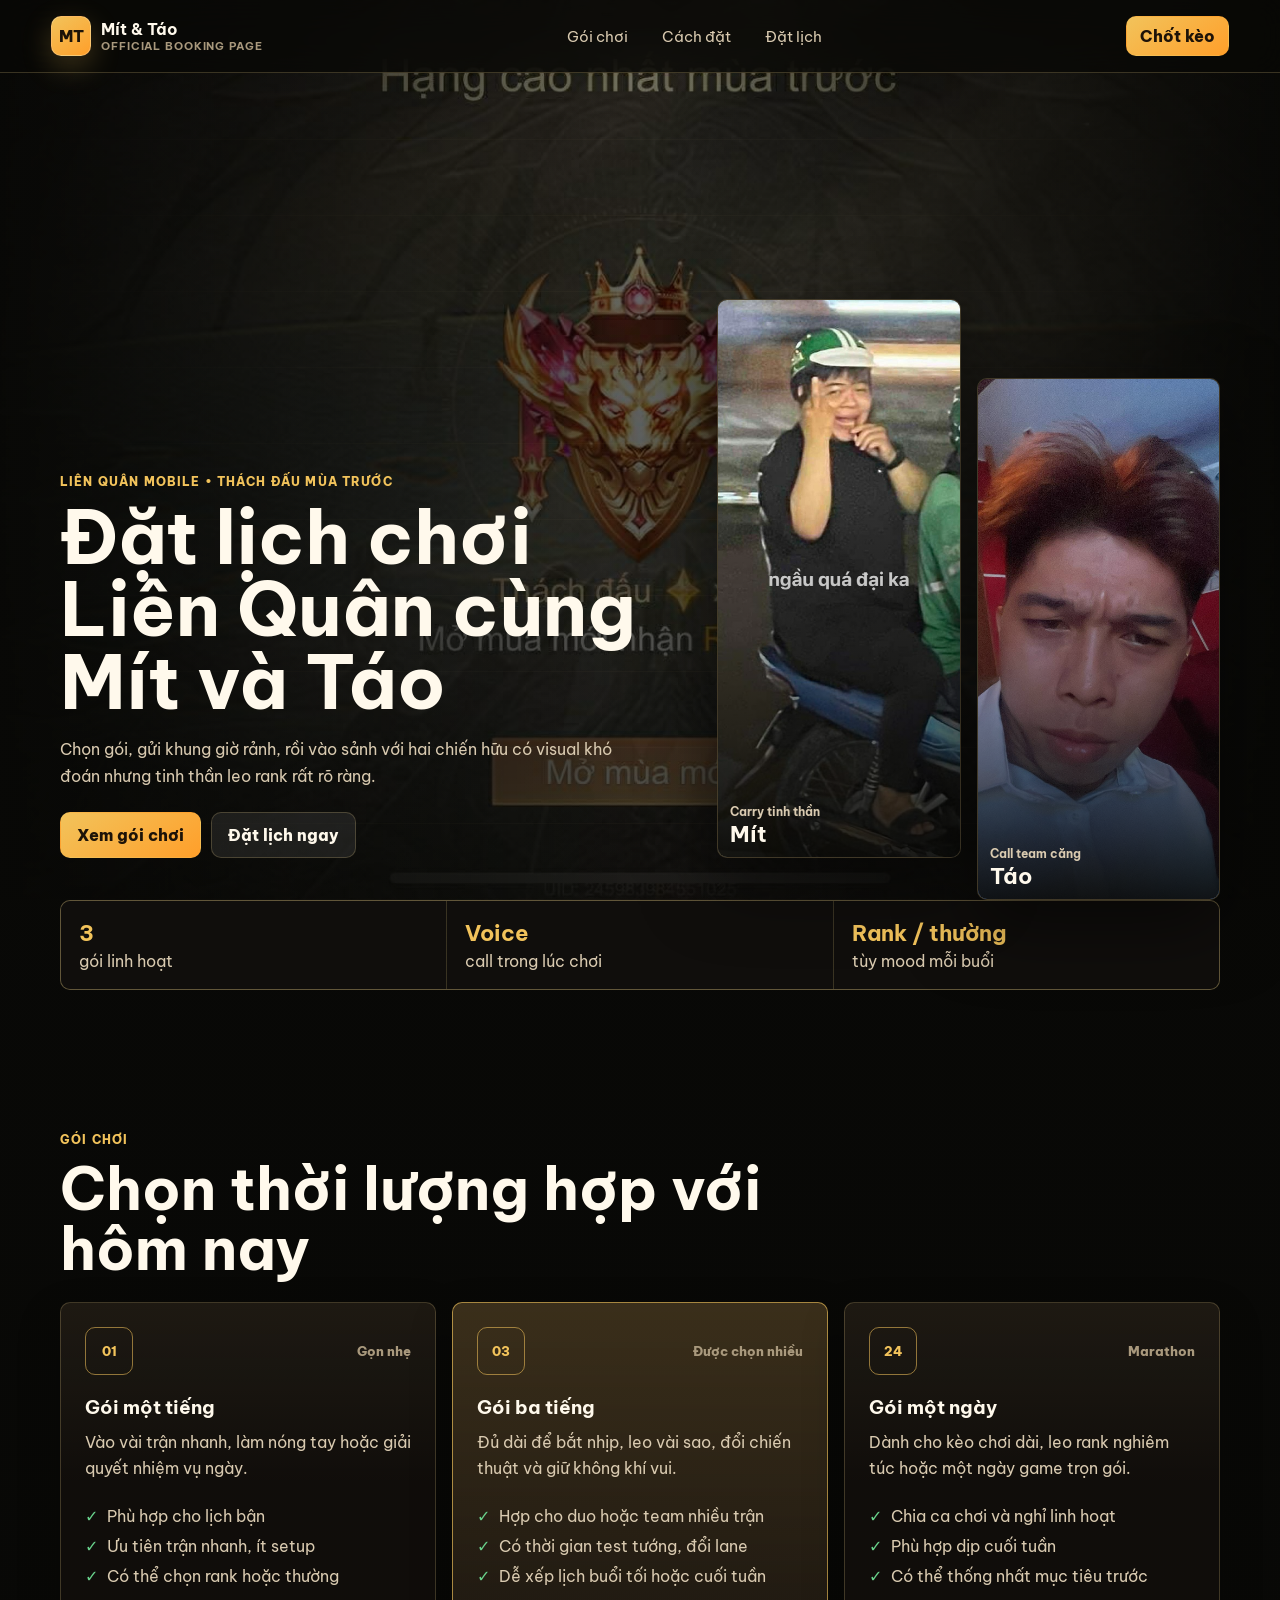
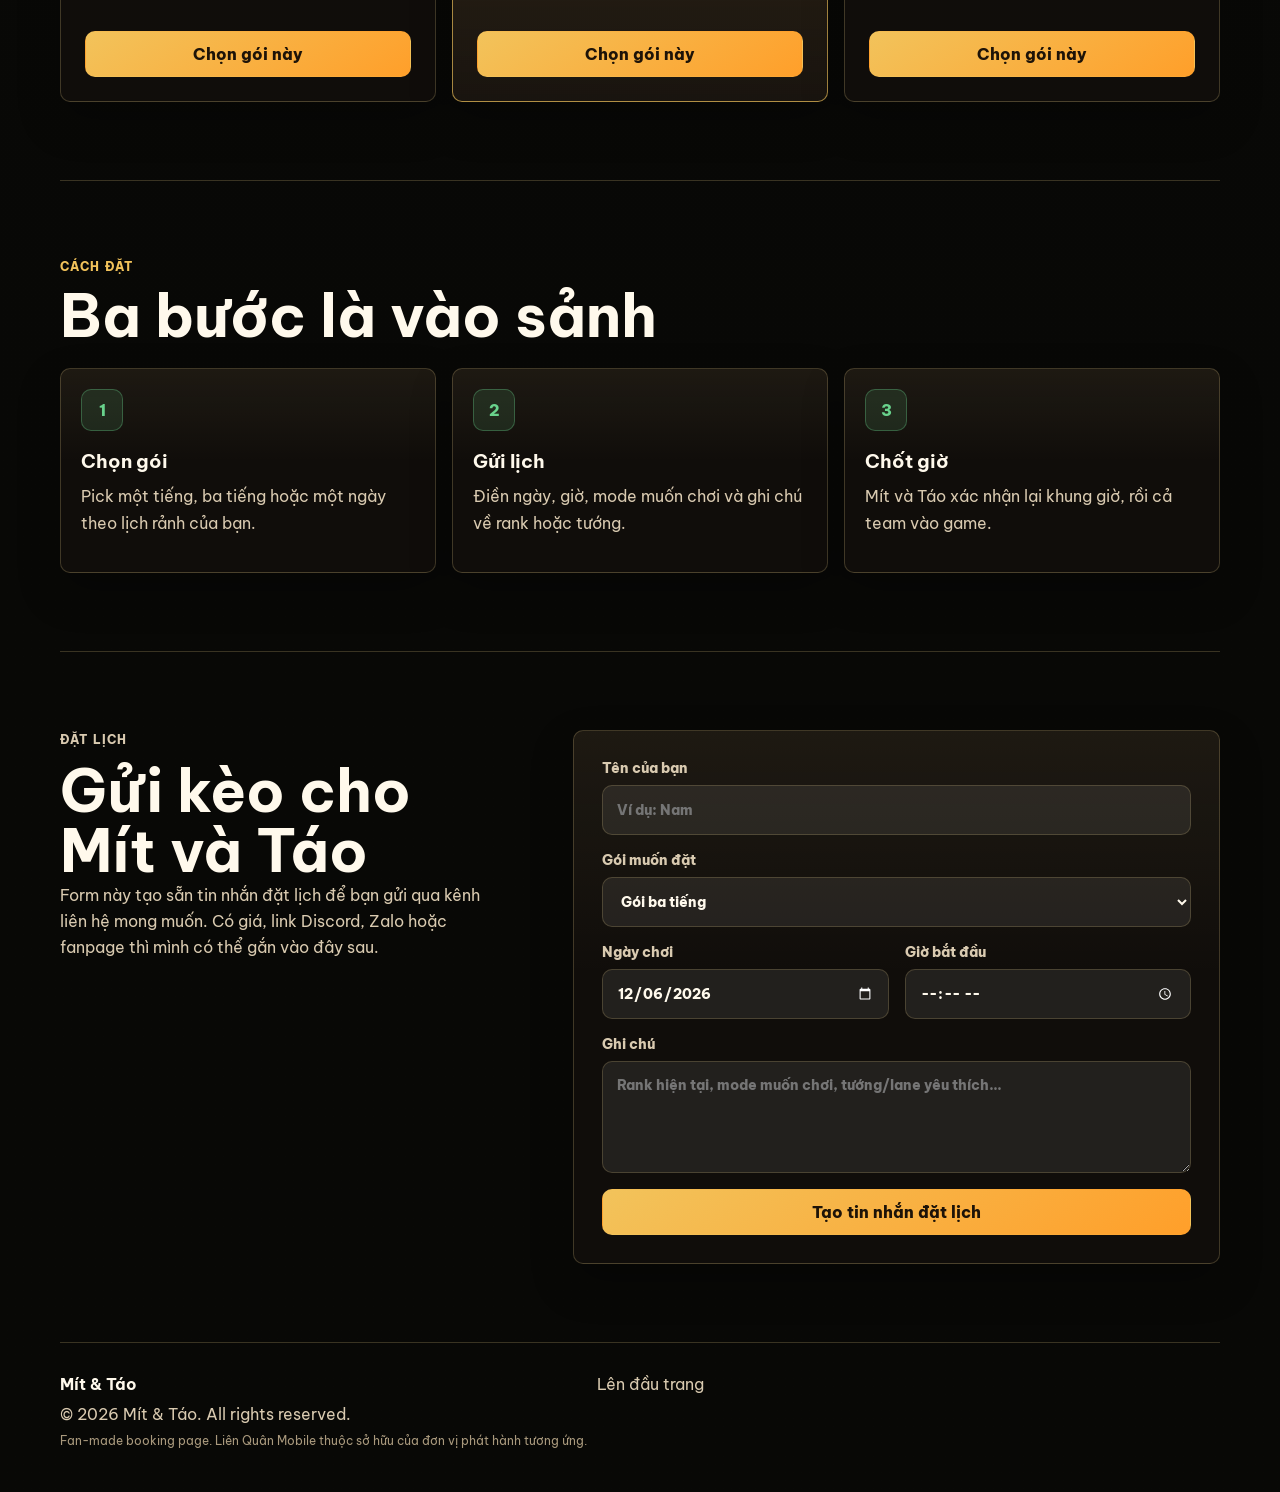
==== index.html @ 68ff18fd "Add files via upload" ====
<!DOCTYPE html>
<html lang="vi">
  <head>
    <meta charset="UTF-8" />
    <meta name="viewport" content="width=device-width, initial-scale=1.0" />
    <title>Đặt lịch Liên Quân cùng Mít & Táo</title>
    <meta
      name="description"
      content="Landing page đặt lịch chơi Liên Quân cùng Mít và Táo với các gói 1 tiếng, 3 tiếng và 1 ngày."
    />
    <link rel="preconnect" href="https://fonts.googleapis.com" />
    <link rel="preconnect" href="https://fonts.gstatic.com" crossorigin />
    <link
      href="https://fonts.googleapis.com/css2?family=Be+Vietnam+Pro:wght@400;500;600;700;800&display=swap"
      rel="stylesheet"
    />
    <link rel="stylesheet" href="./styles.css" />
  </head>
  <body>
    <header class="site-header">
      <a class="brand" href="#top" aria-label="Mít và Táo">
        <span class="brand-mark">MT</span>
        <span class="brand-copy">
          <strong>Mít & Táo</strong>
          <small>Official booking page</small>
        </span>
      </a>
      <nav class="nav-links" aria-label="Điều hướng chính">
        <a href="#packages">Gói chơi</a>
        <a href="#flow">Cách đặt</a>
        <a href="#booking">Đặt lịch</a>
      </nav>
      <a class="header-cta" href="#booking">Chốt kèo</a>
    </header>

    <main id="top">
      <section class="hero-section">
        <div class="hero-content">
          <p class="eyebrow">Liên Quân Mobile • Thách đấu mùa trước</p>
          <h1>Đặt lịch chơi Liên Quân cùng Mít và Táo</h1>
          <p class="hero-copy">
            Chọn gói, gửi khung giờ rảnh, rồi vào sảnh với hai chiến hữu có visual
            khó đoán nhưng tinh thần leo rank rất rõ ràng.
          </p>
          <div class="hero-actions">
            <a class="primary-button" href="#packages">Xem gói chơi</a>
            <a class="secondary-button" href="#booking">Đặt lịch ngay</a>
          </div>
        </div>

        <div class="duo-showcase" aria-label="Mít và Táo">
          <article class="player-card player-card-mit">
            <img src="./Mít.jpg" alt="Mít" />
            <div>
              <span>Carry tinh thần</span>
              <strong>Mít</strong>
            </div>
          </article>
          <article class="player-card player-card-tao">
            <img src="./Táo.jpg" alt="Táo" />
            <div>
              <span>Call team căng</span>
              <strong>Táo</strong>
            </div>
          </article>
        </div>
      </section>

      <section class="stats-strip" aria-label="Điểm nổi bật">
        <div>
          <strong>3</strong>
          <span>gói linh hoạt</span>
        </div>
        <div>
          <strong>Voice</strong>
          <span>call trong lúc chơi</span>
        </div>
        <div>
          <strong>Rank / thường</strong>
          <span>tùy mood mỗi buổi</span>
        </div>
      </section>

      <section id="packages" class="section-block">
        <div class="section-heading">
          <p class="eyebrow">Gói chơi</p>
          <h2>Chọn thời lượng hợp với hôm nay</h2>
        </div>

        <div class="package-grid">
          <article class="package-card">
            <div class="package-top">
              <span class="package-icon">01</span>
              <p>Gọn nhẹ</p>
            </div>
            <h3>Gói một tiếng</h3>
            <p class="package-desc">
              Vào vài trận nhanh, làm nóng tay hoặc giải quyết nhiệm vụ ngày.
            </p>
            <ul>
              <li>Phù hợp cho lịch bận</li>
              <li>Ưu tiên trận nhanh, ít setup</li>
              <li>Có thể chọn rank hoặc thường</li>
            </ul>
            <a class="package-button" href="#booking" data-package="Gói một tiếng">
              Chọn gói này
            </a>
          </article>

          <article class="package-card featured">
            <div class="package-top">
              <span class="package-icon">03</span>
              <p>Được chọn nhiều</p>
            </div>
            <h3>Gói ba tiếng</h3>
            <p class="package-desc">
              Đủ dài để bắt nhịp, leo vài sao, đổi chiến thuật và giữ không khí vui.
            </p>
            <ul>
              <li>Hợp cho duo hoặc team nhiều trận</li>
              <li>Có thời gian test tướng, đổi lane</li>
              <li>Dễ xếp lịch buổi tối hoặc cuối tuần</li>
            </ul>
            <a class="package-button" href="#booking" data-package="Gói ba tiếng">
              Chọn gói này
            </a>
          </article>

          <article class="package-card">
            <div class="package-top">
              <span class="package-icon">24</span>
              <p>Marathon</p>
            </div>
            <h3>Gói một ngày</h3>
            <p class="package-desc">
              Dành cho kèo chơi dài, leo rank nghiêm túc hoặc một ngày game trọn gói.
            </p>
            <ul>
              <li>Chia ca chơi và nghỉ linh hoạt</li>
              <li>Phù hợp dịp cuối tuần</li>
              <li>Có thể thống nhất mục tiêu trước</li>
            </ul>
            <a class="package-button" href="#booking" data-package="Gói một ngày">
              Chọn gói này
            </a>
          </article>
        </div>
      </section>

      <section id="flow" class="section-block flow-section">
        <div class="section-heading">
          <p class="eyebrow">Cách đặt</p>
          <h2>Ba bước là vào sảnh</h2>
        </div>
        <div class="flow-grid">
          <article>
            <span>1</span>
            <h3>Chọn gói</h3>
            <p>Pick một tiếng, ba tiếng hoặc một ngày theo lịch rảnh của bạn.</p>
          </article>
          <article>
            <span>2</span>
            <h3>Gửi lịch</h3>
            <p>Điền ngày, giờ, mode muốn chơi và ghi chú về rank hoặc tướng.</p>
          </article>
          <article>
            <span>3</span>
            <h3>Chốt giờ</h3>
            <p>Mít và Táo xác nhận lại khung giờ, rồi cả team vào game.</p>
          </article>
        </div>
      </section>

      <section id="booking" class="booking-section">
        <div class="booking-copy">
          <p class="eyebrow">Đặt lịch</p>
          <h2>Gửi kèo cho Mít và Táo</h2>
          <p>
            Form này tạo sẵn tin nhắn đặt lịch để bạn gửi qua kênh liên hệ mong muốn.
            Có giá, link Discord, Zalo hoặc fanpage thì mình có thể gắn vào đây sau.
          </p>
        </div>

        <form class="booking-form" id="bookingForm">
          <label>
            Tên của bạn
            <input id="playerName" name="playerName" type="text" placeholder="Ví dụ: Nam" />
          </label>
          <label>
            Gói muốn đặt
            <select id="packageSelect" name="packageSelect">
              <option>Gói một tiếng</option>
              <option selected>Gói ba tiếng</option>
              <option>Gói một ngày</option>
            </select>
          </label>
          <div class="form-row">
            <label>
              Ngày chơi
              <input id="playDate" name="playDate" type="date" />
            </label>
            <label>
              Giờ bắt đầu
              <input id="playTime" name="playTime" type="time" />
            </label>
          </div>
          <label>
            Ghi chú
            <textarea
              id="note"
              name="note"
              rows="4"
              placeholder="Rank hiện tại, mode muốn chơi, tướng/lane yêu thích..."
            ></textarea>
          </label>
          <button class="primary-button full-button" type="submit">Tạo tin nhắn đặt lịch</button>
          <output id="bookingMessage" class="booking-message" aria-live="polite"></output>
        </form>
      </section>
    </main>

    <footer class="site-footer">
      <div>
        <strong>Mít & Táo</strong>
        <p>© 2026 Mít & Táo. All rights reserved.</p>
        <small>Fan-made booking page. Liên Quân Mobile thuộc sở hữu của đơn vị phát hành tương ứng.</small>
      </div>
      <a href="#top">Lên đầu trang</a>
    </footer>

    <script src="./app.js"></script>
  </body>
</html>
---- styles.css ----
:root {
  color-scheme: dark;
  --bg: #090907;
  --surface: rgba(18, 15, 12, 0.84);
  --surface-strong: rgba(25, 20, 15, 0.94);
  --line: rgba(255, 226, 151, 0.2);
  --text: #fff9ec;
  --muted: #d9cab0;
  --soft: #a9997d;
  --gold: #f2c35b;
  --gold-strong: #ff9f2a;
  --red: #d94538;
  --green: #69d28c;
  --shadow: 0 24px 72px rgba(0, 0, 0, 0.5);
  --radius: 10px;
}

* {
  box-sizing: border-box;
}

html {
  scroll-behavior: smooth;
}

body {
  margin: 0;
  min-height: 100vh;
  font-family: "Be Vietnam Pro", system-ui, sans-serif;
  color: var(--text);
  background:
    linear-gradient(180deg, rgba(8, 8, 6, 0.5), rgba(8, 8, 6, 0.98) 58%),
    url("./Ảnh nền liên quân.jpg") center top / auto 58vh no-repeat,
    var(--bg);
}

body::before {
  position: fixed;
  inset: 0;
  z-index: -1;
  content: "";
  background:
    linear-gradient(90deg, rgba(8, 8, 6, 0.98), rgba(8, 8, 6, 0.38), rgba(8, 8, 6, 0.98)),
    repeating-linear-gradient(
      0deg,
      rgba(255, 226, 151, 0.045) 0,
      rgba(255, 226, 151, 0.045) 1px,
      transparent 1px,
      transparent 76px
    );
  pointer-events: none;
}

a {
  color: inherit;
  text-decoration: none;
}

button,
input,
select,
textarea {
  font: inherit;
}

.site-header {
  position: sticky;
  top: 0;
  z-index: 10;
  display: flex;
  align-items: center;
  justify-content: space-between;
  gap: 12px;
  padding: 12px 14px;
  border-bottom: 1px solid var(--line);
  background: rgba(8, 8, 6, 0.76);
  backdrop-filter: blur(18px);
}

.brand,
.hero-actions,
.package-top,
.form-row,
.site-footer {
  display: flex;
  align-items: center;
}

.brand {
  gap: 10px;
  min-width: 0;
  font-weight: 800;
}

.brand-copy {
  display: grid;
  min-width: 0;
}

.brand-copy strong {
  overflow: hidden;
  text-overflow: ellipsis;
  white-space: nowrap;
}

.brand-copy small {
  display: none;
  color: var(--soft);
  font-size: 0.68rem;
  font-weight: 700;
  letter-spacing: 0.08em;
  text-transform: uppercase;
}

.brand-mark {
  display: grid;
  flex: 0 0 auto;
  place-items: center;
  width: 40px;
  height: 40px;
  border: 1px solid rgba(255, 255, 255, 0.22);
  border-radius: var(--radius);
  background: linear-gradient(145deg, var(--gold), var(--gold-strong));
  color: #1c1207;
  box-shadow: 0 10px 30px rgba(242, 195, 91, 0.24);
}

.nav-links {
  display: none;
}

.header-cta,
.primary-button,
.secondary-button,
.package-button {
  display: inline-flex;
  align-items: center;
  justify-content: center;
  min-height: 46px;
  padding: 0 16px;
  border: 1px solid transparent;
  border-radius: var(--radius);
  font-weight: 800;
  text-align: center;
  cursor: pointer;
  transition:
    transform 160ms ease,
    border-color 160ms ease,
    background 160ms ease;
}

.header-cta,
.primary-button,
.package-button {
  background: linear-gradient(145deg, var(--gold), var(--gold-strong));
  color: #1d1308;
}

.header-cta {
  min-height: 40px;
  padding: 0 13px;
  white-space: nowrap;
}

.secondary-button {
  border-color: var(--line);
  background: rgba(255, 255, 255, 0.08);
  color: var(--text);
}

.header-cta:hover,
.primary-button:hover,
.secondary-button:hover,
.package-button:hover {
  transform: translateY(-2px);
}

main {
  width: min(1160px, calc(100% - 28px));
  margin: 0 auto;
}

.hero-section {
  display: grid;
  gap: 26px;
  min-height: calc(100svh - 65px);
  padding: 38px 0 28px;
}

.hero-content {
  display: grid;
  align-content: end;
  min-height: 34svh;
}

.eyebrow {
  margin: 0 0 12px;
  color: var(--gold);
  font-size: 0.72rem;
  font-weight: 800;
  letter-spacing: 0.1em;
  text-transform: uppercase;
}

h1,
h2,
h3,
p {
  margin-top: 0;
}

h1 {
  max-width: 780px;
  margin-bottom: 18px;
  font-size: clamp(2.35rem, 13vw, 4.6rem);
  line-height: 0.98;
  letter-spacing: 0;
}

h2 {
  margin-bottom: 0;
  font-size: clamp(1.9rem, 9vw, 3.7rem);
  line-height: 1.02;
  letter-spacing: 0;
}

h3 {
  margin-bottom: 10px;
  font-size: 1.16rem;
}

.hero-copy {
  max-width: 680px;
  margin-bottom: 22px;
  color: var(--muted);
  font-size: 1rem;
  line-height: 1.7;
}

.hero-actions {
  display: grid;
  grid-template-columns: 1fr;
  gap: 10px;
}

.duo-showcase {
  display: grid;
  grid-template-columns: 1fr 1fr;
  gap: 10px;
  align-items: end;
}

.player-card {
  position: relative;
  min-height: 260px;
  overflow: hidden;
  border: 1px solid var(--line);
  border-radius: var(--radius);
  background: var(--surface);
  box-shadow: var(--shadow);
}

.player-card::after {
  position: absolute;
  inset: 0;
  content: "";
  background: linear-gradient(180deg, transparent 36%, rgba(8, 8, 6, 0.92));
}

.player-card img {
  width: 100%;
  height: 100%;
  min-height: 260px;
  object-fit: cover;
  display: block;
}

.player-card-mit img {
  object-position: 48% 26%;
}

.player-card-tao img {
  object-position: 52% 10%;
}

.player-card div {
  position: absolute;
  right: 12px;
  bottom: 12px;
  left: 12px;
  z-index: 1;
}

.player-card span,
.player-card strong {
  display: block;
}

.player-card span {
  margin-bottom: 4px;
  color: var(--muted);
  font-size: 0.78rem;
  font-weight: 700;
}

.player-card strong {
  font-size: 1.4rem;
  line-height: 1;
}

.stats-strip {
  display: grid;
  grid-template-columns: 1fr;
  gap: 1px;
  margin-bottom: 28px;
  overflow: hidden;
  border: 1px solid var(--line);
  border-radius: var(--radius);
  background: var(--line);
}

.stats-strip div {
  padding: 18px;
  background: rgba(13, 12, 10, 0.9);
}

.stats-strip strong,
.stats-strip span {
  display: block;
}

.stats-strip strong {
  margin-bottom: 4px;
  color: var(--gold);
  font-size: 1.35rem;
}

.stats-strip span {
  color: var(--muted);
}

.section-block {
  padding: 46px 0;
}

.section-heading {
  max-width: 720px;
  margin-bottom: 22px;
}

.package-grid,
.flow-grid {
  display: grid;
  grid-template-columns: 1fr;
  gap: 12px;
}

.package-card,
.flow-grid article,
.booking-form {
  border: 1px solid var(--line);
  border-radius: var(--radius);
  background:
    linear-gradient(180deg, rgba(255, 226, 151, 0.06), transparent 46%),
    var(--surface);
  box-shadow: 0 18px 42px rgba(0, 0, 0, 0.26);
}

.package-card {
  display: flex;
  flex-direction: column;
  min-height: 0;
  padding: 20px;
}

.package-card.featured {
  border-color: rgba(242, 195, 91, 0.65);
  background:
    linear-gradient(180deg, rgba(242, 195, 91, 0.16), rgba(25, 20, 15, 0.95)),
    var(--surface-strong);
}

.package-top {
  justify-content: space-between;
  gap: 12px;
  margin-bottom: 20px;
  color: var(--soft);
  font-size: 0.82rem;
  font-weight: 800;
}

.package-top p {
  margin-bottom: 0;
}

.package-icon {
  display: grid;
  place-items: center;
  width: 48px;
  height: 48px;
  border: 1px solid rgba(242, 195, 91, 0.56);
  border-radius: var(--radius);
  color: var(--gold);
}

.package-desc,
.flow-grid p,
.booking-copy p,
.site-footer {
  color: var(--muted);
  line-height: 1.65;
}

.package-card ul {
  display: grid;
  gap: 10px;
  margin: 8px 0 22px;
  padding: 0;
  list-style: none;
  color: var(--muted);
}

.package-card li {
  position: relative;
  padding-left: 22px;
}

.package-card li::before {
  position: absolute;
  left: 0;
  color: var(--green);
  content: "✓";
}

.package-button {
  width: 100%;
  margin-top: auto;
}

.flow-section {
  border-top: 1px solid var(--line);
  border-bottom: 1px solid var(--line);
}

.flow-grid article {
  padding: 20px;
}

.flow-grid span {
  display: grid;
  place-items: center;
  width: 42px;
  height: 42px;
  margin-bottom: 18px;
  border: 1px solid rgba(105, 210, 140, 0.32);
  border-radius: var(--radius);
  background: rgba(105, 210, 140, 0.12);
  color: var(--green);
  font-weight: 800;
}

.booking-section {
  display: grid;
  gap: 22px;
  padding: 46px 0;
}

.booking-form {
  display: grid;
  gap: 16px;
  padding: 18px;
}

.booking-form label {
  display: grid;
  gap: 8px;
  color: var(--muted);
  font-size: 0.88rem;
  font-weight: 800;
}

.form-row {
  align-items: stretch;
  flex-direction: column;
  gap: 16px;
}

input,
select,
textarea {
  width: 100%;
  border: 1px solid rgba(255, 226, 151, 0.18);
  border-radius: var(--radius);
  background: rgba(255, 255, 255, 0.08);
  color: var(--text);
  outline: none;
}

input,
select {
  min-height: 50px;
  padding: 0 14px;
}

textarea {
  min-height: 112px;
  resize: vertical;
  padding: 14px;
}

select option {
  color: #1d1308;
}

input:focus,
select:focus,
textarea:focus {
  border-color: var(--gold);
  box-shadow: 0 0 0 3px rgba(242, 195, 91, 0.14);
}

.full-button {
  width: 100%;
}

.booking-message {
  display: none;
  padding: 14px;
  border: 1px solid rgba(105, 210, 140, 0.38);
  border-radius: var(--radius);
  background: rgba(105, 210, 140, 0.12);
  color: var(--text);
  line-height: 1.65;
  white-space: pre-wrap;
}

.booking-message.is-visible {
  display: block;
}

.site-footer {
  flex-direction: column;
  align-items: stretch;
  gap: 10px;
  width: min(1160px, calc(100% - 28px));
  margin: 0 auto;
  padding: 28px 0 42px;
  border-top: 1px solid var(--line);
}

.site-footer p {
  margin: 4px 0;
}

.site-footer strong {
  display: block;
  color: var(--text);
}

.site-footer small {
  display: block;
  color: var(--soft);
  font-size: 0.78rem;
  line-height: 1.5;
}

@media (min-width: 640px) {
  body {
    background:
      linear-gradient(180deg, rgba(8, 8, 6, 0.28), rgba(8, 8, 6, 0.98) 68%),
      url("./Ảnh nền liên quân.jpg") center top / cover no-repeat fixed,
      var(--bg);
  }

  .hero-actions {
    display: flex;
    flex-wrap: wrap;
  }

  .stats-strip {
    grid-template-columns: repeat(3, 1fr);
  }

  .form-row,
  .site-footer {
    flex-direction: row;
  }

  .form-row label {
    flex: 1;
  }
}

@media (min-width: 920px) {
  .site-header {
    padding: 16px clamp(24px, 4vw, 64px);
  }

  .nav-links {
    display: flex;
    align-items: center;
    gap: clamp(14px, 3vw, 34px);
    color: var(--muted);
    font-size: 0.92rem;
  }

  .nav-links a:hover {
    color: var(--text);
  }

  .brand-copy small {
    display: block;
  }

  .hero-section {
    grid-template-columns: minmax(0, 0.92fr) minmax(390px, 0.78fr);
    gap: clamp(28px, 5vw, 70px);
    min-height: calc(100vh - 73px);
    padding: 70px 0 42px;
  }

  .hero-content {
    min-height: 0;
  }

  .duo-showcase {
    gap: 16px;
  }

  .player-card {
    min-height: 520px;
  }

  .player-card-tao {
    transform: translateY(42px);
  }

  .player-card img {
    min-height: 520px;
  }

  .stats-strip {
    margin-bottom: 64px;
  }

  .section-block {
    padding: 78px 0;
  }

  .package-grid,
  .flow-grid {
    grid-template-columns: repeat(3, 1fr);
    gap: 16px;
  }

  .package-card {
    min-height: 400px;
    padding: 24px;
  }

  .booking-section {
    grid-template-columns: 0.82fr 1.18fr;
    gap: clamp(28px, 5vw, 64px);
    align-items: start;
    padding: 78px 0;
  }

  .booking-copy {
    position: sticky;
    top: 104px;
  }

  .booking-form {
    padding: 28px;
  }
}
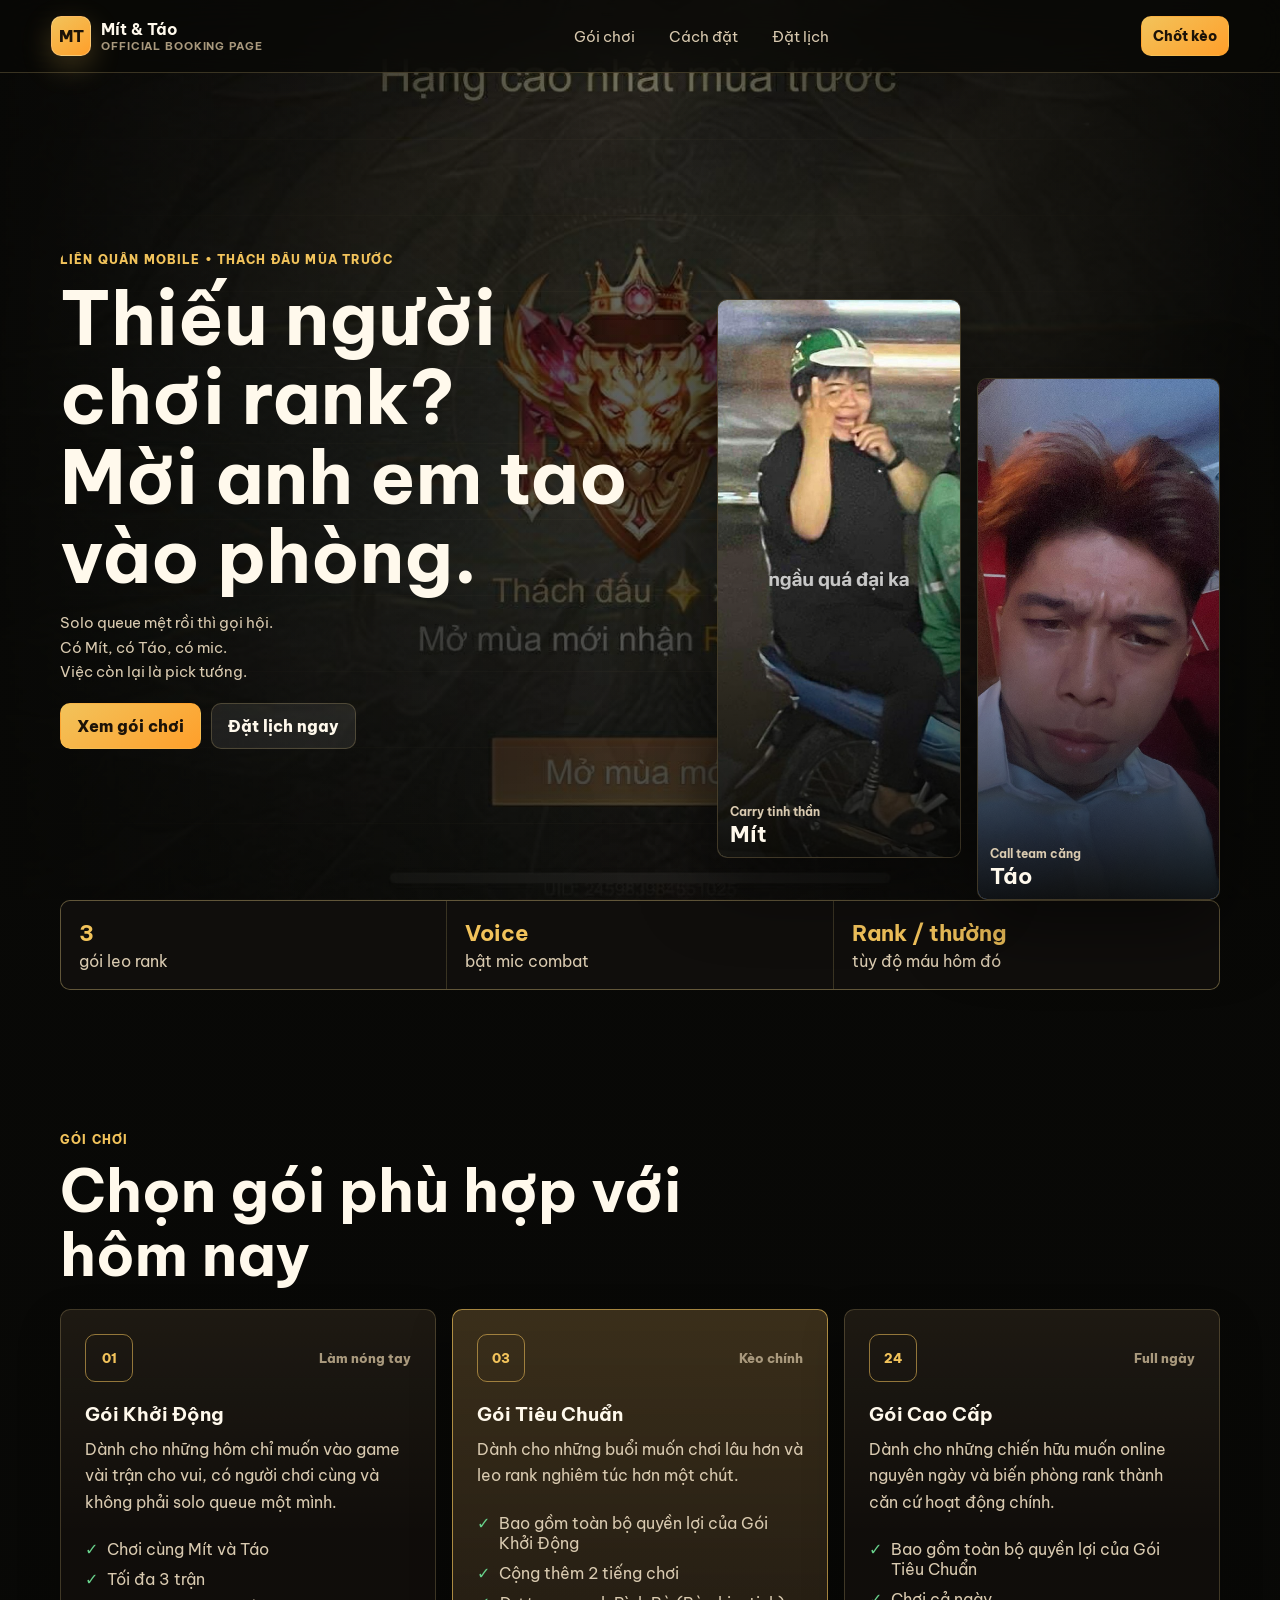
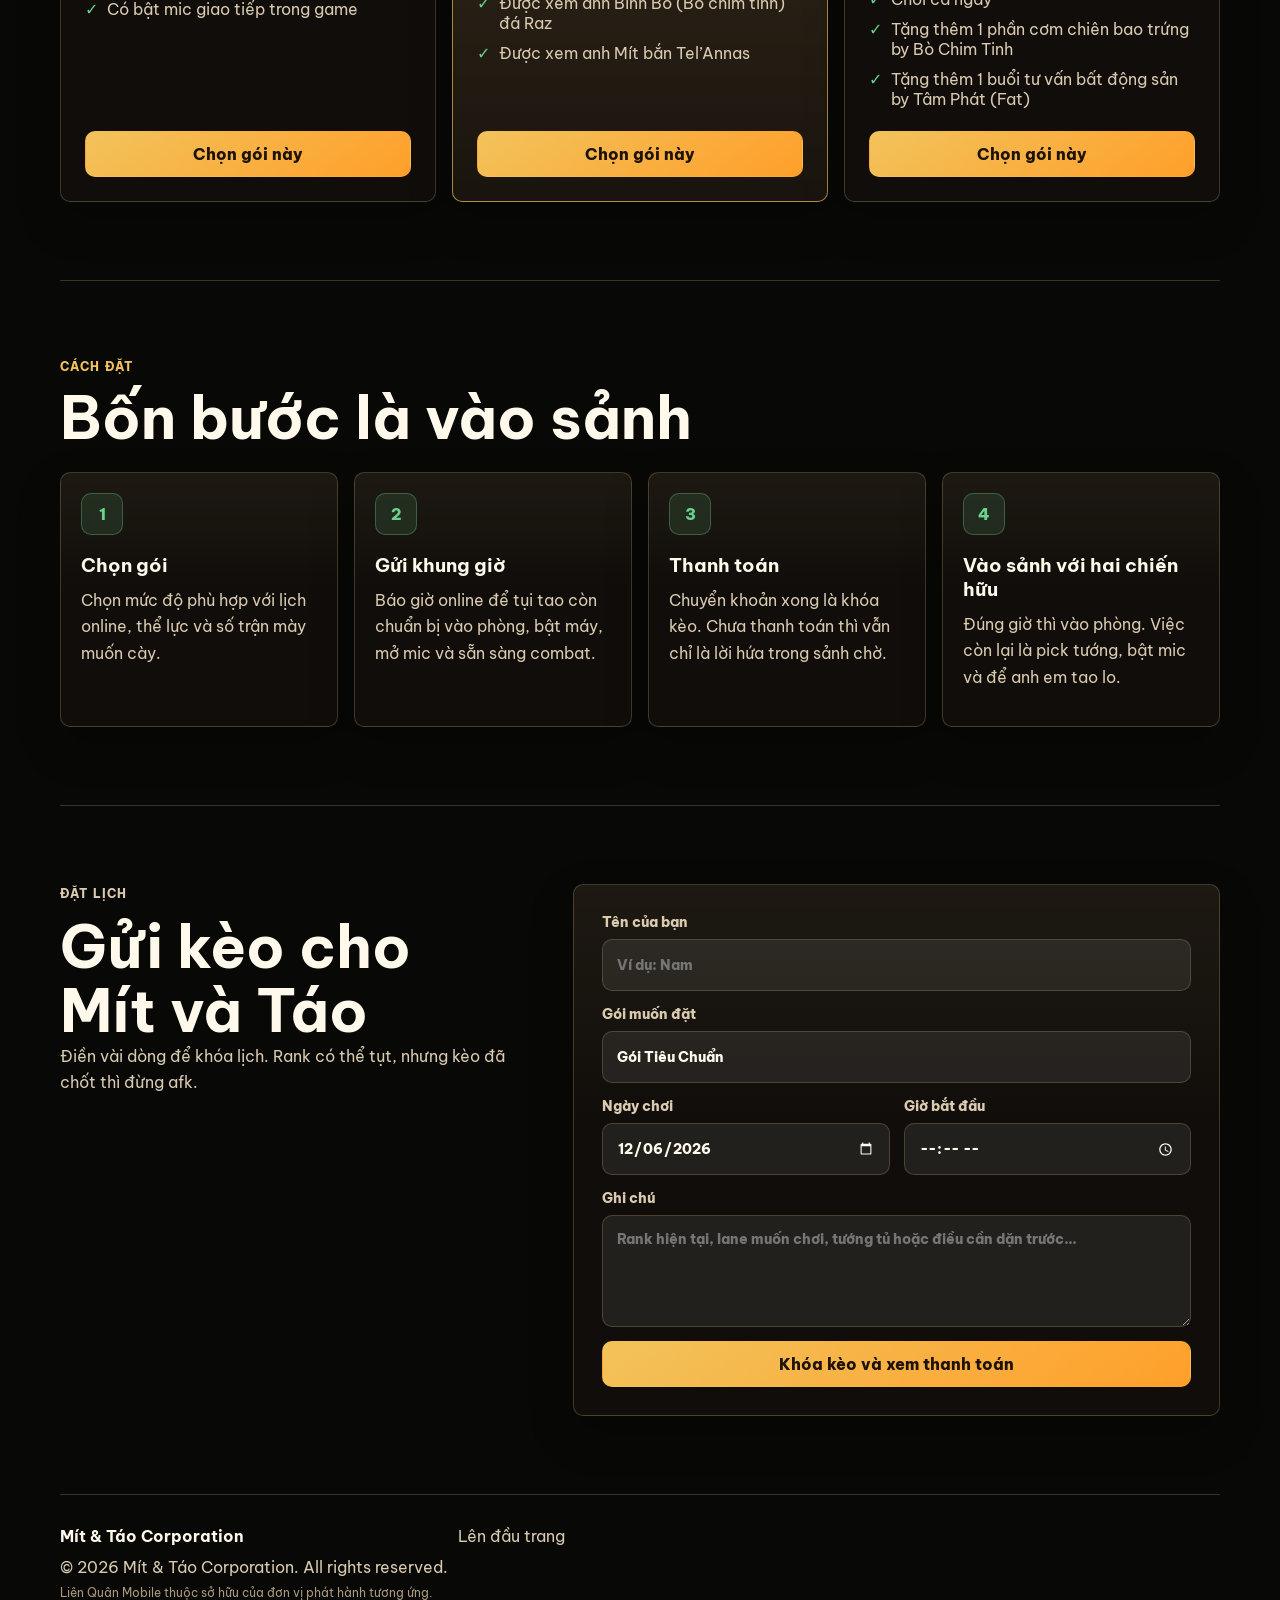
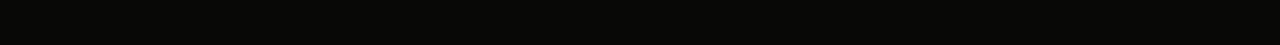
==== commit 833d80b9: "Add files via upload" ====
--- a/index.html
+++ b/index.html
@@ -36,15 +36,23 @@
     <main id="top">
       <section class="hero-section">
         <div class="hero-content">
-          <p class="eyebrow">Liên Quân Mobile • Thách đấu mùa trước</p>
-          <h1>Đặt lịch chơi Liên Quân cùng Mít và Táo</h1>
-          <p class="hero-copy">
-            Chọn gói, gửi khung giờ rảnh, rồi vào sảnh với hai chiến hữu có visual
-            khó đoán nhưng tinh thần leo rank rất rõ ràng.
-          </p>
-          <div class="hero-actions">
-            <a class="primary-button" href="#packages">Xem gói chơi</a>
-            <a class="secondary-button" href="#booking">Đặt lịch ngay</a>
+          <div class="hero-panel">
+            <p class="eyebrow">Liên Quân Mobile • Thách đấu mùa trước</p>
+            <h1>
+              <span>Thiếu người</span>
+              <span>chơi rank?</span>
+              <span>Mời anh em tao</span>
+              <span>vào phòng.</span>
+            </h1>
+            <p class="hero-copy">
+              <span>Solo queue mệt rồi thì gọi hội.</span>
+              <span>Có Mít, có Táo, có mic.</span>
+              <span>Việc còn lại là pick tướng.</span>
+            </p>
+            <div class="hero-actions">
+              <a class="primary-button" href="#packages">Xem gói chơi</a>
+              <a class="secondary-button" href="#booking">Đặt lịch ngay</a>
+            </div>
           </div>
         </div>
 
@@ -69,40 +77,41 @@
       <section class="stats-strip" aria-label="Điểm nổi bật">
         <div>
           <strong>3</strong>
-          <span>gói linh hoạt</span>
+          <span>gói leo rank</span>
         </div>
         <div>
           <strong>Voice</strong>
-          <span>call trong lúc chơi</span>
+          <span>bật mic combat</span>
         </div>
         <div>
           <strong>Rank / thường</strong>
-          <span>tùy mood mỗi buổi</span>
+          <span>tùy độ máu hôm đó</span>
         </div>
       </section>
 
       <section id="packages" class="section-block">
         <div class="section-heading">
           <p class="eyebrow">Gói chơi</p>
-          <h2>Chọn thời lượng hợp với hôm nay</h2>
+          <h2>Chọn gói phù hợp với hôm nay</h2>
         </div>
 
         <div class="package-grid">
           <article class="package-card">
             <div class="package-top">
               <span class="package-icon">01</span>
-              <p>Gọn nhẹ</p>
-            </div>
-            <h3>Gói một tiếng</h3>
+              <p>Làm nóng tay</p>
+            </div>
+            <h3>Gói Khởi Động</h3>
             <p class="package-desc">
-              Vào vài trận nhanh, làm nóng tay hoặc giải quyết nhiệm vụ ngày.
+              Dành cho những hôm chỉ muốn vào game vài trận cho vui, có người chơi cùng
+              và không phải solo queue một mình.
             </p>
             <ul>
-              <li>Phù hợp cho lịch bận</li>
-              <li>Ưu tiên trận nhanh, ít setup</li>
-              <li>Có thể chọn rank hoặc thường</li>
+              <li>Chơi cùng Mít và Táo</li>
+              <li>Tối đa 3 trận</li>
+              <li>Có bật mic giao tiếp trong game</li>
             </ul>
-            <a class="package-button" href="#booking" data-package="Gói một tiếng">
+            <a class="package-button" href="#booking" data-package="Gói Khởi Động">
               Chọn gói này
             </a>
           </article>
@@ -110,18 +119,19 @@
           <article class="package-card featured">
             <div class="package-top">
               <span class="package-icon">03</span>
-              <p>Được chọn nhiều</p>
-            </div>
-            <h3>Gói ba tiếng</h3>
+              <p>Kèo chính</p>
+            </div>
+            <h3>Gói Tiêu Chuẩn</h3>
             <p class="package-desc">
-              Đủ dài để bắt nhịp, leo vài sao, đổi chiến thuật và giữ không khí vui.
+              Dành cho những buổi muốn chơi lâu hơn và leo rank nghiêm túc hơn một chút.
             </p>
             <ul>
-              <li>Hợp cho duo hoặc team nhiều trận</li>
-              <li>Có thời gian test tướng, đổi lane</li>
-              <li>Dễ xếp lịch buổi tối hoặc cuối tuần</li>
+              <li>Bao gồm toàn bộ quyền lợi của Gói Khởi Động</li>
+              <li>Cộng thêm 2 tiếng chơi</li>
+              <li>Được xem anh Bình Bò (Bò chim tinh) đá Raz</li>
+              <li>Được xem anh Mít bắn Tel’Annas</li>
             </ul>
-            <a class="package-button" href="#booking" data-package="Gói ba tiếng">
+            <a class="package-button" href="#booking" data-package="Gói Tiêu Chuẩn">
               Chọn gói này
             </a>
           </article>
@@ -129,18 +139,20 @@
           <article class="package-card">
             <div class="package-top">
               <span class="package-icon">24</span>
-              <p>Marathon</p>
-            </div>
-            <h3>Gói một ngày</h3>
+              <p>Full ngày</p>
+            </div>
+            <h3>Gói Cao Cấp</h3>
             <p class="package-desc">
-              Dành cho kèo chơi dài, leo rank nghiêm túc hoặc một ngày game trọn gói.
+              Dành cho những chiến hữu muốn online nguyên ngày và biến phòng rank
+              thành căn cứ hoạt động chính.
             </p>
             <ul>
-              <li>Chia ca chơi và nghỉ linh hoạt</li>
-              <li>Phù hợp dịp cuối tuần</li>
-              <li>Có thể thống nhất mục tiêu trước</li>
+              <li>Bao gồm toàn bộ quyền lợi của Gói Tiêu Chuẩn</li>
+              <li>Chơi cả ngày</li>
+              <li>Tặng thêm 1 phần cơm chiên bao trứng by Bò Chim Tinh</li>
+              <li>Tặng thêm 1 buổi tư vấn bất động sản by Tâm Phát (Fat)</li>
             </ul>
-            <a class="package-button" href="#booking" data-package="Gói một ngày">
+            <a class="package-button" href="#booking" data-package="Gói Cao Cấp">
               Chọn gói này
             </a>
           </article>
@@ -150,23 +162,28 @@
       <section id="flow" class="section-block flow-section">
         <div class="section-heading">
           <p class="eyebrow">Cách đặt</p>
-          <h2>Ba bước là vào sảnh</h2>
+          <h2>Bốn bước là vào sảnh</h2>
         </div>
         <div class="flow-grid">
           <article>
             <span>1</span>
             <h3>Chọn gói</h3>
-            <p>Pick một tiếng, ba tiếng hoặc một ngày theo lịch rảnh của bạn.</p>
+            <p>Chọn mức độ phù hợp với lịch online, thể lực và số trận mày muốn cày.</p>
           </article>
           <article>
             <span>2</span>
-            <h3>Gửi lịch</h3>
-            <p>Điền ngày, giờ, mode muốn chơi và ghi chú về rank hoặc tướng.</p>
+            <h3>Gửi khung giờ</h3>
+            <p>Báo giờ online để tụi tao còn chuẩn bị vào phòng, bật máy, mở mic và sẵn sàng combat.</p>
           </article>
           <article>
             <span>3</span>
-            <h3>Chốt giờ</h3>
-            <p>Mít và Táo xác nhận lại khung giờ, rồi cả team vào game.</p>
+            <h3>Thanh toán</h3>
+            <p>Chuyển khoản xong là khóa kèo. Chưa thanh toán thì vẫn chỉ là lời hứa trong sảnh chờ.</p>
+          </article>
+          <article>
+            <span>4</span>
+            <h3>Vào sảnh với hai chiến hữu</h3>
+            <p>Đúng giờ thì vào phòng. Việc còn lại là pick tướng, bật mic và để anh em tao lo.</p>
           </article>
         </div>
       </section>
@@ -176,8 +193,7 @@
           <p class="eyebrow">Đặt lịch</p>
           <h2>Gửi kèo cho Mít và Táo</h2>
           <p>
-            Form này tạo sẵn tin nhắn đặt lịch để bạn gửi qua kênh liên hệ mong muốn.
-            Có giá, link Discord, Zalo hoặc fanpage thì mình có thể gắn vào đây sau.
+            Điền vài dòng để khóa lịch. Rank có thể tụt, nhưng kèo đã chốt thì đừng afk.
           </p>
         </div>
 
@@ -189,9 +205,9 @@
           <label>
             Gói muốn đặt
             <select id="packageSelect" name="packageSelect">
-              <option>Gói một tiếng</option>
-              <option selected>Gói ba tiếng</option>
-              <option>Gói một ngày</option>
+              <option>Gói Khởi Động</option>
+              <option selected>Gói Tiêu Chuẩn</option>
+              <option>Gói Cao Cấp</option>
             </select>
           </label>
           <div class="form-row">
@@ -210,20 +226,112 @@
               id="note"
               name="note"
               rows="4"
-              placeholder="Rank hiện tại, mode muốn chơi, tướng/lane yêu thích..."
+              placeholder="Rank hiện tại, lane muốn chơi, tướng tủ hoặc điều cần dặn trước..."
             ></textarea>
           </label>
-          <button class="primary-button full-button" type="submit">Tạo tin nhắn đặt lịch</button>
+          <button class="primary-button full-button" type="submit">Khóa kèo và xem thanh toán</button>
           <output id="bookingMessage" class="booking-message" aria-live="polite"></output>
         </form>
       </section>
+
+      <section id="payment" class="payment-section" aria-live="polite">
+        <div class="payment-heading">
+          <p class="eyebrow">Thanh toán</p>
+          <h2>Chuyển khoản giữ lịch</h2>
+          <p>
+            Chốt kèo bằng chuyển khoản. Thanh toán xong thì lịch từ “nói vui” chuyển sang “vào phòng thật”.
+          </p>
+        </div>
+
+        <div class="payment-grid">
+          <article class="payment-summary">
+            <span class="status-pill">Đang chờ thanh toán</span>
+            <h3>Thông tin đặt lịch</h3>
+            <dl>
+              <div>
+                <dt>Người đặt</dt>
+                <dd id="paymentName">Chưa có</dd>
+              </div>
+              <div>
+                <dt>Gói</dt>
+                <dd id="paymentPackage">Chưa chọn</dd>
+              </div>
+              <div>
+                <dt>Lịch chơi</dt>
+                <dd id="paymentSchedule">Chưa chọn</dd>
+              </div>
+              <div>
+                <dt>Số tiền</dt>
+                <dd id="paymentAmount">Chờ xác nhận</dd>
+              </div>
+              <div>
+                <dt>Nội dung CK</dt>
+                <dd id="paymentContent">MITTAO TEN GOI</dd>
+              </div>
+            </dl>
+            <button class="secondary-button full-button" id="copyPaymentContent" type="button">
+              Sao chép nội dung chuyển khoản
+            </button>
+          </article>
+
+          <div class="payment-methods">
+            <article class="pay-card">
+              <div class="pay-card-head">
+                <span>Bank</span>
+                <strong>Ngân hàng</strong>
+              </div>
+              <div class="qr-frame" aria-label="Mã QR ngân hàng">
+                <img class="qr-image" src="./QR Ngân hàng.jpeg" alt="Mã QR chuyển khoản ngân hàng" />
+              </div>
+              <dl>
+                <div>
+                  <dt>Ngân hàng</dt>
+                  <dd>MB Bank</dd>
+                </div>
+                <div>
+                  <dt>Số tài khoản</dt>
+                  <dd>0123 456 789</dd>
+                </div>
+                <div>
+                  <dt>Chủ tài khoản</dt>
+                  <dd>MIT & TAO CORPORATION</dd>
+                </div>
+              </dl>
+            </article>
+
+            <article class="pay-card momo-card">
+              <div class="pay-card-head">
+                <span>Momo</span>
+                <strong>Ví Momo</strong>
+              </div>
+              <div class="qr-frame" aria-label="Mã QR Momo">
+                <img class="qr-image" src="./QR Momo.jpeg" alt="Mã QR thanh toán Momo" />
+              </div>
+              <dl>
+                <div>
+                  <dt>Số Momo</dt>
+                  <dd>0900 000 000</dd>
+                </div>
+                <div>
+                  <dt>Tên ví</dt>
+                  <dd>Mít & Táo</dd>
+                </div>
+                <div>
+                  <dt>Ghi chú</dt>
+                  <dd>Dùng đúng nội dung CK ở trên</dd>
+                </div>
+              </dl>
+            </article>
+          </div>
+        </div>
+      </section>
     </main>
 
     <footer class="site-footer">
       <div>
-        <strong>Mít & Táo</strong>
-        <p>© 2026 Mít & Táo. All rights reserved.</p>
-        <small>Fan-made booking page. Liên Quân Mobile thuộc sở hữu của đơn vị phát hành tương ứng.</small>
+        <strong>Mít & Táo Corporation</strong>
+        <p>© 2026 Mít & Táo Corporation. All rights reserved.</p>
+        <small>Liên Quân Mobile thuộc sở hữu của đơn vị phát hành tương ứng.</small>
       </div>
       <a href="#top">Lên đầu trang</a>
     </footer>
--- a/styles.css
+++ b/styles.css
@@ -13,6 +13,7 @@
   --green: #69d28c;
   --shadow: 0 24px 72px rgba(0, 0, 0, 0.5);
   --radius: 10px;
+  --mobile-content: min(calc(100vw - 24px), 280px);
 }
 
 * {
@@ -21,16 +22,18 @@
 
 html {
   scroll-behavior: smooth;
+  overflow-x: hidden;
 }
 
 body {
   margin: 0;
+  overflow-x: hidden;
   min-height: 100vh;
   font-family: "Be Vietnam Pro", system-ui, sans-serif;
   color: var(--text);
   background:
-    linear-gradient(180deg, rgba(8, 8, 6, 0.5), rgba(8, 8, 6, 0.98) 58%),
-    url("./Ảnh nền liên quân.jpg") center top / auto 58vh no-repeat,
+    linear-gradient(180deg, rgba(8, 8, 6, 0.22), rgba(8, 8, 6, 0.86) 38%, rgba(8, 8, 6, 1) 68%),
+    url("./Ảnh nền liên quân.jpg") center 70px / auto 38vh no-repeat,
     var(--bg);
 }
 
@@ -89,6 +92,7 @@
 .brand {
   gap: 10px;
   min-width: 0;
+  max-width: calc(100vw - 116px);
   font-weight: 800;
 }
 
@@ -157,8 +161,10 @@
 }
 
 .header-cta {
+  display: none;
   min-height: 40px;
-  padding: 0 13px;
+  padding: 0 11px;
+  font-size: 0.88rem;
   white-space: nowrap;
 }
 
@@ -176,21 +182,34 @@
 }
 
 main {
-  width: min(1160px, calc(100% - 28px));
+  width: var(--mobile-content);
   margin: 0 auto;
 }
 
 .hero-section {
   display: grid;
-  gap: 26px;
-  min-height: calc(100svh - 65px);
-  padding: 38px 0 28px;
+  grid-template-columns: minmax(0, 1fr);
+  gap: 18px;
+  min-height: auto;
+  padding: 218px 0 28px;
 }
 
 .hero-content {
-  display: grid;
-  align-content: end;
-  min-height: 34svh;
+  min-width: 0;
+  max-width: 100%;
+}
+
+.hero-panel {
+  width: var(--mobile-content);
+  min-width: 0;
+  max-width: 100%;
+  overflow: hidden;
+  padding: 18px;
+  border: 1px solid rgba(255, 226, 151, 0.18);
+  border-radius: var(--radius);
+  background: rgba(8, 8, 6, 0.82);
+  box-shadow: 0 18px 46px rgba(0, 0, 0, 0.36);
+  backdrop-filter: blur(14px);
 }
 
 .eyebrow {
@@ -210,18 +229,27 @@
 }
 
 h1 {
+  width: 100%;
+  min-width: 0;
   max-width: 780px;
-  margin-bottom: 18px;
-  font-size: clamp(2.35rem, 13vw, 4.6rem);
-  line-height: 0.98;
+  margin-bottom: 14px;
+  font-size: clamp(1.8rem, 7.4vw, 4.6rem);
+  line-height: 1.08;
   letter-spacing: 0;
+  overflow-wrap: break-word;
+  word-break: normal;
+}
+
+h1 span {
+  display: block;
 }
 
 h2 {
   margin-bottom: 0;
-  font-size: clamp(1.9rem, 9vw, 3.7rem);
-  line-height: 1.02;
+  font-size: clamp(1.65rem, 7.3vw, 3.7rem);
+  line-height: 1.08;
   letter-spacing: 0;
+  overflow-wrap: break-word;
 }
 
 h3 {
@@ -230,11 +258,18 @@
 }
 
 .hero-copy {
-  max-width: 680px;
-  margin-bottom: 22px;
+  width: 100%;
+  min-width: 0;
+  max-width: calc(100vw - 60px);
+  margin-bottom: 18px;
   color: var(--muted);
-  font-size: 1rem;
-  line-height: 1.7;
+  font-size: 0.96rem;
+  line-height: 1.62;
+  overflow-wrap: anywhere;
+}
+
+.hero-copy span {
+  display: block;
 }
 
 .hero-actions {
@@ -245,14 +280,18 @@
 
 .duo-showcase {
   display: grid;
-  grid-template-columns: 1fr 1fr;
+  grid-template-columns: repeat(2, minmax(0, 1fr));
+  min-width: 0;
+  max-width: 100%;
   gap: 10px;
   align-items: end;
 }
 
 .player-card {
   position: relative;
-  min-height: 260px;
+  min-width: 0;
+  max-width: 100%;
+  min-height: 238px;
   overflow: hidden;
   border: 1px solid var(--line);
   border-radius: var(--radius);
@@ -269,8 +308,10 @@
 
 .player-card img {
   width: 100%;
+  min-width: 0;
+  max-width: 100%;
   height: 100%;
-  min-height: 260px;
+  min-height: 238px;
   object-fit: cover;
   display: block;
 }
@@ -310,7 +351,7 @@
 
 .stats-strip {
   display: grid;
-  grid-template-columns: 1fr;
+  grid-template-columns: minmax(0, 1fr);
   gap: 1px;
   margin-bottom: 28px;
   overflow: hidden;
@@ -351,13 +392,16 @@
 .package-grid,
 .flow-grid {
   display: grid;
-  grid-template-columns: 1fr;
+  grid-template-columns: minmax(0, 1fr);
   gap: 12px;
 }
 
 .package-card,
 .flow-grid article,
 .booking-form {
+  min-width: 0;
+  max-width: 100%;
+  overflow: hidden;
   border: 1px solid var(--line);
   border-radius: var(--radius);
   background:
@@ -461,14 +505,16 @@
 
 .booking-section {
   display: grid;
-  gap: 22px;
+  gap: 18px;
   padding: 46px 0;
 }
 
 .booking-form {
   display: grid;
-  gap: 16px;
-  padding: 18px;
+  grid-template-columns: minmax(0, 1fr);
+  gap: 14px;
+  width: 100%;
+  padding: 16px;
 }
 
 .booking-form label {
@@ -480,25 +526,30 @@
 }
 
 .form-row {
+  display: grid;
+  grid-template-columns: minmax(0, 1fr);
   align-items: stretch;
-  flex-direction: column;
-  gap: 16px;
+  gap: 14px;
+  width: 100%;
 }
 
 input,
 select,
 textarea {
+  display: block;
   width: 100%;
+  max-width: 100%;
   border: 1px solid rgba(255, 226, 151, 0.18);
   border-radius: var(--radius);
   background: rgba(255, 255, 255, 0.08);
   color: var(--text);
   outline: none;
+  appearance: none;
 }
 
 input,
 select {
-  min-height: 50px;
+  height: 52px;
   padding: 0 14px;
 }
 
@@ -538,11 +589,148 @@
   display: block;
 }
 
+.payment-section {
+  display: none;
+  padding: 14px 0 56px;
+}
+
+.payment-section.is-visible,
+.payment-section:target {
+  display: block;
+}
+
+.payment-heading {
+  margin-bottom: 18px;
+}
+
+.payment-heading p {
+  color: var(--muted);
+  line-height: 1.65;
+}
+
+.payment-grid,
+.payment-methods {
+  display: grid;
+  grid-template-columns: minmax(0, 1fr);
+  gap: 14px;
+}
+
+.payment-summary,
+.pay-card {
+  min-width: 0;
+  overflow: hidden;
+  border: 1px solid var(--line);
+  border-radius: var(--radius);
+  background:
+    linear-gradient(180deg, rgba(242, 195, 91, 0.12), rgba(12, 10, 8, 0.9)),
+    var(--surface);
+  box-shadow: 0 18px 42px rgba(0, 0, 0, 0.28);
+}
+
+.payment-summary {
+  padding: 18px;
+}
+
+.status-pill {
+  display: inline-flex;
+  align-items: center;
+  min-height: 30px;
+  margin-bottom: 16px;
+  padding: 0 10px;
+  border: 1px solid rgba(242, 195, 91, 0.36);
+  border-radius: 999px;
+  background: rgba(242, 195, 91, 0.12);
+  color: var(--gold);
+  font-size: 0.78rem;
+  font-weight: 800;
+}
+
+.payment-summary dl,
+.pay-card dl {
+  display: grid;
+  gap: 10px;
+  margin: 0 0 18px;
+}
+
+.payment-summary dl div,
+.pay-card dl div {
+  display: grid;
+  gap: 4px;
+  padding: 12px;
+  border: 1px solid rgba(255, 226, 151, 0.12);
+  border-radius: var(--radius);
+  background: rgba(255, 255, 255, 0.045);
+}
+
+dt {
+  color: var(--soft);
+  font-size: 0.76rem;
+  font-weight: 800;
+  letter-spacing: 0.08em;
+  text-transform: uppercase;
+}
+
+dd {
+  margin: 0;
+  color: var(--text);
+  font-weight: 800;
+  overflow-wrap: anywhere;
+}
+
+.pay-card {
+  padding: 16px;
+}
+
+.pay-card-head {
+  display: flex;
+  align-items: center;
+  justify-content: space-between;
+  gap: 12px;
+  margin-bottom: 14px;
+}
+
+.pay-card-head span {
+  display: grid;
+  place-items: center;
+  min-width: 54px;
+  height: 38px;
+  border: 1px solid rgba(242, 195, 91, 0.42);
+  border-radius: var(--radius);
+  color: var(--gold);
+  font-size: 0.82rem;
+  font-weight: 900;
+  text-transform: uppercase;
+}
+
+.pay-card-head strong {
+  font-size: 1.2rem;
+}
+
+.qr-frame {
+  display: grid;
+  place-items: center;
+  margin-bottom: 14px;
+  padding: 10px;
+  border: 1px solid rgba(255, 226, 151, 0.16);
+  border-radius: var(--radius);
+  background: linear-gradient(135deg, rgba(255, 249, 236, 0.96), rgba(242, 195, 91, 0.82));
+}
+
+.qr-image {
+  display: block;
+  width: 100%;
+  max-width: 230px;
+  max-height: 250px;
+  border-radius: calc(var(--radius) - 2px);
+  object-fit: contain;
+  background: #fff9ec;
+}
+
 .site-footer {
   flex-direction: column;
   align-items: stretch;
   gap: 10px;
-  width: min(1160px, calc(100% - 28px));
+  width: var(--mobile-content);
   margin: 0 auto;
   padding: 28px 0 42px;
   border-top: 1px solid var(--line);
@@ -565,6 +753,15 @@
 }
 
 @media (min-width: 640px) {
+  main,
+  .site-footer {
+    width: min(1160px, calc(100% - 28px));
+  }
+
+  .hero-panel {
+    width: auto;
+  }
+
   body {
     background:
       linear-gradient(180deg, rgba(8, 8, 6, 0.28), rgba(8, 8, 6, 0.98) 68%),
@@ -581,13 +778,64 @@
     grid-template-columns: repeat(3, 1fr);
   }
 
-  .form-row,
   .site-footer {
     flex-direction: row;
   }
 
-  .form-row label {
-    flex: 1;
+  .form-row {
+    grid-template-columns: repeat(2, minmax(0, 1fr));
+  }
+
+  .payment-methods {
+    grid-template-columns: repeat(2, minmax(0, 1fr));
+  }
+}
+
+@media (max-width: 380px) {
+  .site-header {
+    gap: 8px;
+    padding-inline: 10px;
+  }
+
+  .brand-mark {
+    width: 36px;
+    height: 36px;
+  }
+
+  .brand {
+    max-width: calc(100vw - 104px);
+  }
+
+  .brand-copy strong {
+    font-size: 0.92rem;
+  }
+
+  .header-cta {
+    min-height: 38px;
+    padding-inline: 10px;
+    font-size: 0.82rem;
+  }
+
+  main,
+  .site-footer {
+    width: min(1160px, calc(100% - 20px));
+  }
+
+  .hero-panel {
+    padding: 16px;
+  }
+
+  h1 {
+    font-size: clamp(1.85rem, 9vw, 3.2rem);
+  }
+
+  .duo-showcase {
+    gap: 8px;
+  }
+
+  .player-card,
+  .player-card img {
+    min-height: 218px;
   }
 }
 
@@ -612,6 +860,10 @@
     display: block;
   }
 
+  .header-cta {
+    display: inline-flex;
+  }
+
   .hero-section {
     grid-template-columns: minmax(0, 0.92fr) minmax(390px, 0.78fr);
     gap: clamp(28px, 5vw, 70px);
@@ -620,7 +872,21 @@
   }
 
   .hero-content {
-    min-height: 0;
+    display: grid;
+    align-content: center;
+  }
+
+  .hero-panel {
+    width: auto;
+    padding: 0;
+    border: none;
+    background: transparent;
+    box-shadow: none;
+    backdrop-filter: none;
+  }
+
+  .hero-copy {
+    max-width: 680px;
   }
 
   .duo-showcase {
@@ -647,9 +913,13 @@
     padding: 78px 0;
   }
 
-  .package-grid,
+  .package-grid {
+    grid-template-columns: repeat(3, 1fr);
+    gap: 16px;
+  }
+
   .flow-grid {
-    grid-template-columns: repeat(3, 1fr);
+    grid-template-columns: repeat(4, minmax(0, 1fr));
     gap: 16px;
   }
 
@@ -673,4 +943,19 @@
   .booking-form {
     padding: 28px;
   }
-}
+
+  .payment-section {
+    padding: 10px 0 84px;
+  }
+
+  .payment-grid {
+    grid-template-columns: 0.78fr 1.22fr;
+    gap: 18px;
+    align-items: start;
+  }
+
+  .payment-summary,
+  .pay-card {
+    padding: 24px;
+  }
+}
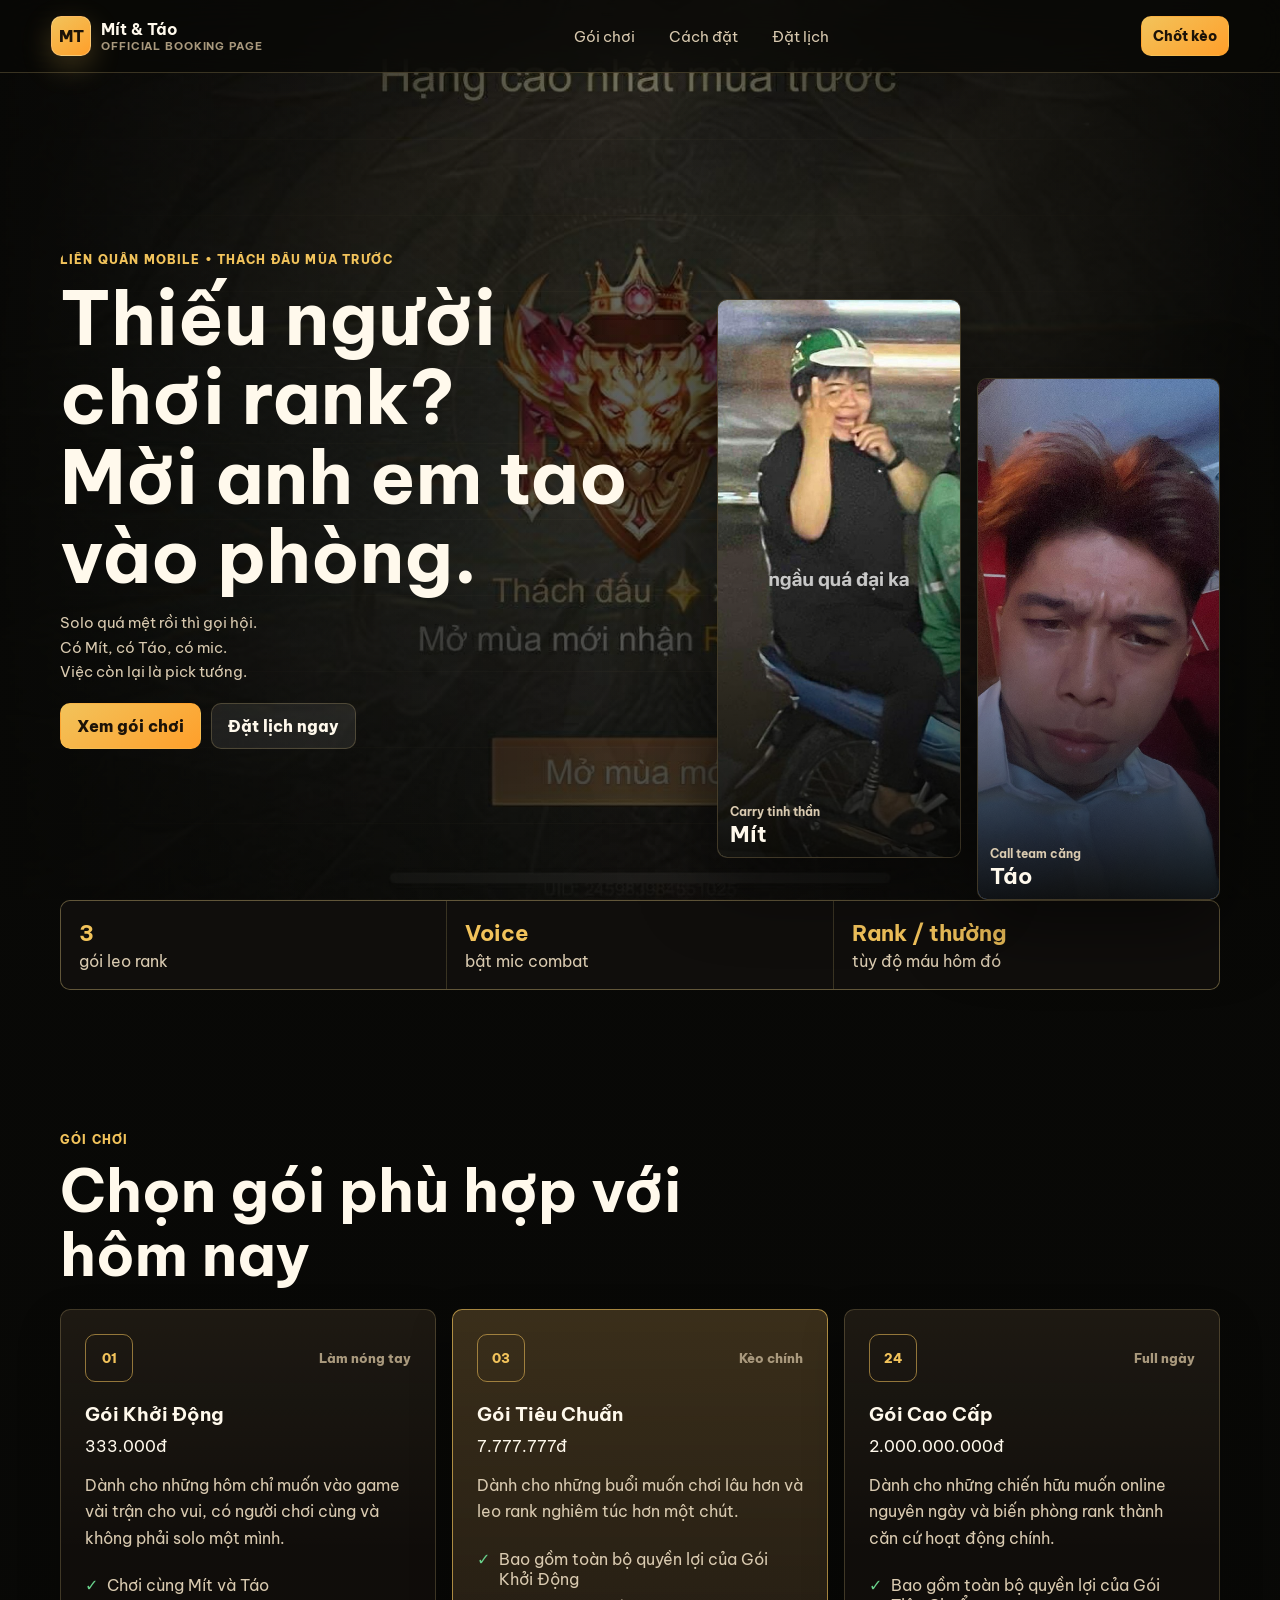
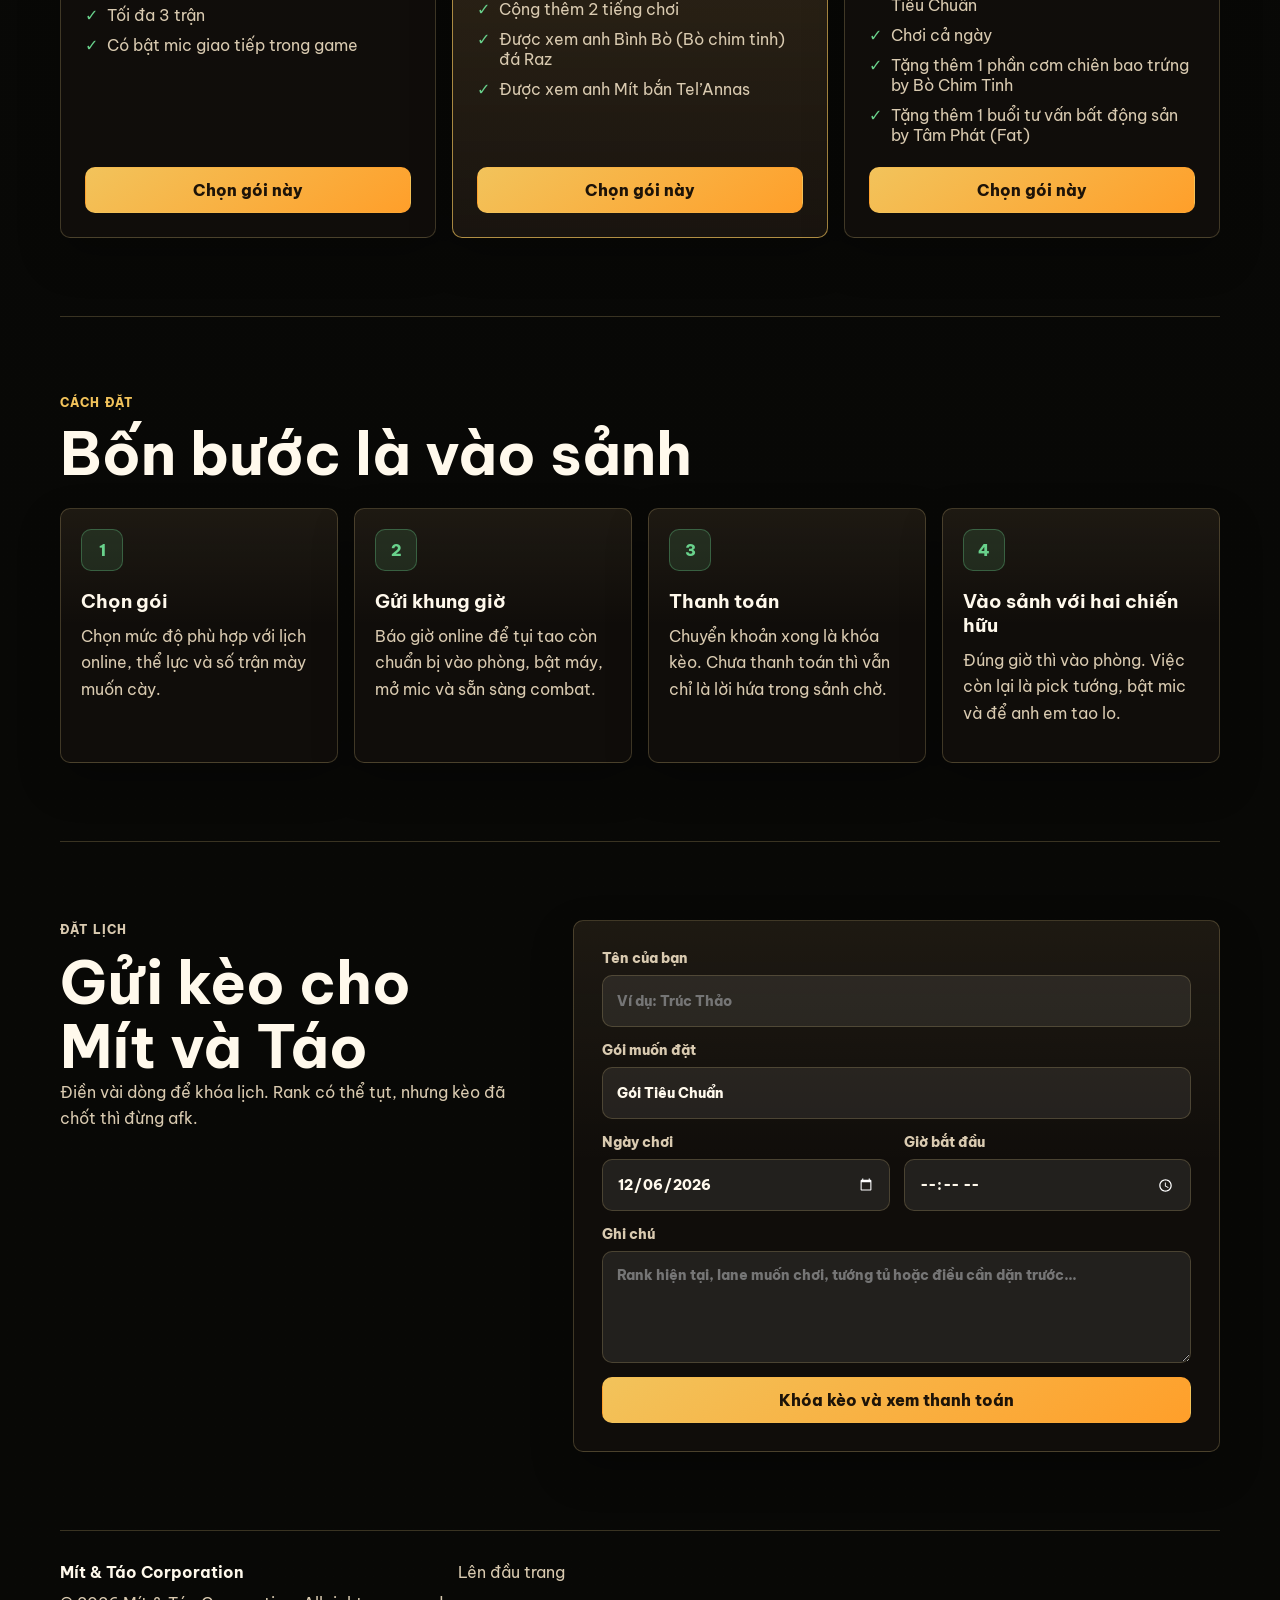
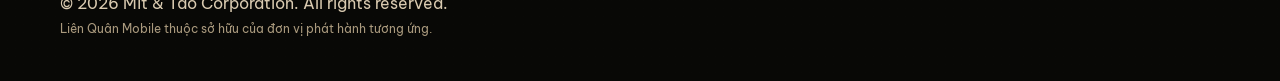
==== commit e6108ad7: "Add files via upload" ====
--- a/index.html
+++ b/index.html
@@ -45,7 +45,7 @@
               <span>vào phòng.</span>
             </h1>
             <p class="hero-copy">
-              <span>Solo queue mệt rồi thì gọi hội.</span>
+              <span>Solo quá mệt rồi thì gọi hội.</span>
               <span>Có Mít, có Táo, có mic.</span>
               <span>Việc còn lại là pick tướng.</span>
             </p>
@@ -102,9 +102,10 @@
               <p>Làm nóng tay</p>
             </div>
             <h3>Gói Khởi Động</h3>
+            <p class="package-price">333.000đ</p>
             <p class="package-desc">
               Dành cho những hôm chỉ muốn vào game vài trận cho vui, có người chơi cùng
-              và không phải solo queue một mình.
+              và không phải solo một mình.
             </p>
             <ul>
               <li>Chơi cùng Mít và Táo</li>
@@ -122,6 +123,7 @@
               <p>Kèo chính</p>
             </div>
             <h3>Gói Tiêu Chuẩn</h3>
+            <p class="package-price">7.777.777đ</p>
             <p class="package-desc">
               Dành cho những buổi muốn chơi lâu hơn và leo rank nghiêm túc hơn một chút.
             </p>
@@ -142,6 +144,7 @@
               <p>Full ngày</p>
             </div>
             <h3>Gói Cao Cấp</h3>
+            <p class="package-price">2.000.000.000đ</p>
             <p class="package-desc">
               Dành cho những chiến hữu muốn online nguyên ngày và biến phòng rank
               thành căn cứ hoạt động chính.
@@ -200,11 +203,17 @@
         <form class="booking-form" id="bookingForm">
           <label>
             Tên của bạn
-            <input id="playerName" name="playerName" type="text" placeholder="Ví dụ: Nam" />
+            <input
+              id="playerName"
+              name="playerName"
+              type="text"
+              placeholder="Ví dụ: Trúc Thảo"
+              required
+            />
           </label>
           <label>
             Gói muốn đặt
-            <select id="packageSelect" name="packageSelect">
+            <select id="packageSelect" name="packageSelect" required>
               <option>Gói Khởi Động</option>
               <option selected>Gói Tiêu Chuẩn</option>
               <option>Gói Cao Cấp</option>
@@ -213,11 +222,11 @@
           <div class="form-row">
             <label>
               Ngày chơi
-              <input id="playDate" name="playDate" type="date" />
+              <input id="playDate" name="playDate" type="date" required />
             </label>
             <label>
               Giờ bắt đầu
-              <input id="playTime" name="playTime" type="time" />
+              <input id="playTime" name="playTime" type="time" required />
             </label>
           </div>
           <label>
@@ -227,6 +236,7 @@
               name="note"
               rows="4"
               placeholder="Rank hiện tại, lane muốn chơi, tướng tủ hoặc điều cần dặn trước..."
+              required
             ></textarea>
           </label>
           <button class="primary-button full-button" type="submit">Khóa kèo và xem thanh toán</button>
@@ -290,7 +300,7 @@
                 </div>
                 <div>
                   <dt>Số tài khoản</dt>
-                  <dd>0123 456 789</dd>
+                  <dd>7777 7777 7777</dd>
                 </div>
                 <div>
                   <dt>Chủ tài khoản</dt>
@@ -310,7 +320,7 @@
               <dl>
                 <div>
                   <dt>Số Momo</dt>
-                  <dd>0900 000 000</dd>
+                  <dd>07.7777.54.84</dd>
                 </div>
                 <div>
                   <dt>Tên ví</dt>
